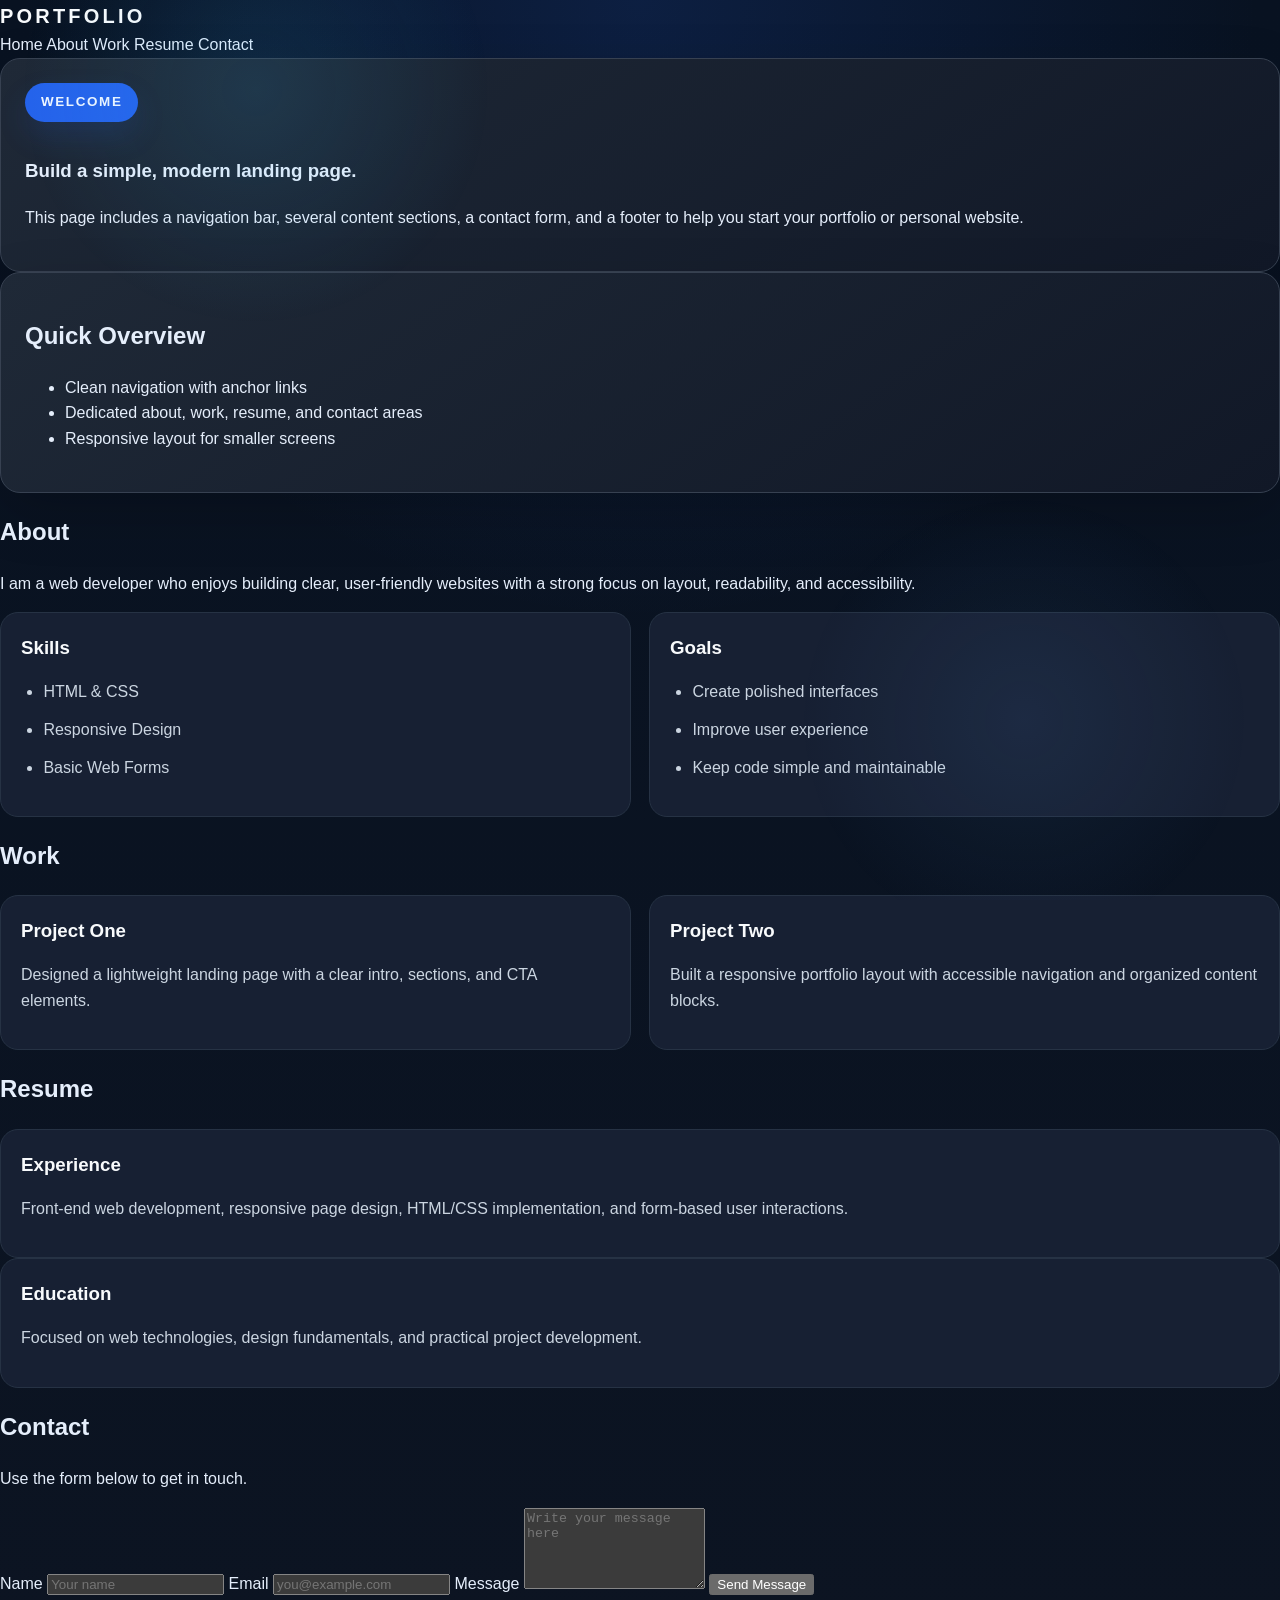
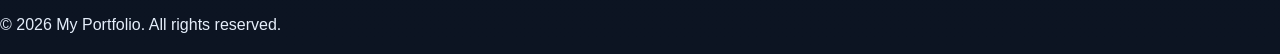
==== index.html @ eaf122a8 "removing inline styling" ====
<!DOCTYPE html>
<html lang="en">
<head>
    <meta charset="UTF-8">
    <meta name="viewport" content="width=device-width, initial-scale=1.0">
    <title>kendi Portfolio</title>
    <link rel="stylesheet" href="styles.css">
</head>
<body>
    <header>
        <nav>
            <a class="brand" href="#home">Portfolio</a>
            <div class="nav-links">
                <a href="#home">Home</a>
                <a href="#about">About</a>
                <a href="#work">Work</a>
                <a href="#resume">Resume</a>
                <a href="#contact">Contact</a>
            </div>
        </nav>
    </header>

    <main>
        <section id="home" class="hero">
            <article class="hero-card">
                <span class="pill">Welcome</span>
                <h1>Build a simple, modern landing page.</h1>
                <p>This page includes a navigation bar, several content sections, a contact form, and a footer to help you start your portfolio or personal website.</p>
            </article>
            <article class="hero-card">
                <h2>Quick Overview</h2>
                <ul>
                    <li>Clean navigation with anchor links</li>
                    <li>Dedicated about, work, resume, and contact areas</li>
                    <li>Responsive layout for smaller screens</li>
                </ul>
            </article>
        </section>

        <section id="about">
            <h2>About</h2>
            <p>I am a web developer who enjoys building clear, user-friendly websites with a strong focus on layout, readability, and accessibility.</p>
            <div class="grid-2">
                <article class="card">
                    <h3>Skills</h3>
                    <ul>
                        <li>HTML & CSS</li>
                        <li>Responsive Design</li>
                        <li>Basic Web Forms</li>
                    </ul>
                </article>
                <article class="card">
                    <h3>Goals</h3>
                    <ul>
                        <li>Create polished interfaces</li>
                        <li>Improve user experience</li>
                        <li>Keep code simple and maintainable</li>
                    </ul>
                </article>
            </div>
        </section>

        <section id="work">
            <h2>Work</h2>
            <div class="grid-2">
                <article class="card">
                    <h3>Project One</h3>
                    <p>Designed a lightweight landing page with a clear intro, sections, and CTA elements.</p>
                </article>
                <article class="card">
                    <h3>Project Two</h3>
                    <p>Built a responsive portfolio layout with accessible navigation and organized content blocks.</p>
                </article>
            </div>
        </section>

        <section id="resume">
            <h2>Resume</h2>
            <article class="card">
                <h3>Experience</h3>
                <p>Front-end web development, responsive page design, HTML/CSS implementation, and form-based user interactions.</p>
            </article>
            <article class="card">
                <h3>Education</h3>
                <p>Focused on web technologies, design fundamentals, and practical project development.</p>
            </article>
        </section>

        <section id="contact">
            <h2>Contact</h2>
            <p>Use the form below to get in touch.</p>
            <form>
                <label for="name">Name</label>
                <input type="text" id="name" name="name" placeholder="Your name">

                <label for="email">Email</label>
                <input type="email" id="email" name="email" placeholder="you@example.com">

                <label for="message">Message</label>
                <textarea id="message" name="message" rows="5" placeholder="Write your message here"></textarea>

                <button type="submit">Send Message</button>
            </form>
        </section>
    </main>

    <footer>
        <p>© 2026 My Portfolio. All rights reserved.</p>
    </footer>
</body>
</html>
---- styles.css ----
﻿:root {
    color-scheme: dark;
    --bg: #0c1422;
    --surface: #111827;
    --surface-strong: #172033;
    --border: #27314a;
    --text: #e5eefb;
    --muted: #cbd5e1;
    --accent: #2563eb;
    --accent-soft: rgba(37, 99, 235, 0.16);
    --shadow: rgba(0, 0, 0, 0.25);
    font-family: 'Roboto', sans-serif;
    font-size: 16px;
    line-height: 1.6;
}

* {
    box-sizing: border-box;
}

html {
    scroll-behavior: smooth;
}

body {
    margin: 0;
    min-height: 100vh;
    background: radial-gradient(circle at top, rgba(37, 99, 235, 0.16), transparent 35%),
                linear-gradient(180deg, #081221 0%, #0c1422 100%);
    color: var(--text);
    font-family: var(--font-family);
}

body::before {
    content: '';
    position: fixed;
    inset: 0;
    background: radial-gradient(circle at 20% 10%, rgba(56, 189, 248, 0.12), transparent 18%),
                radial-gradient(circle at 80% 80%, rgba(96, 165, 250, 0.08), transparent 18%);
    pointer-events: none;
}

a {
    color: inherit;
    text-decoration: none;
}

.site-header {
    background: linear-gradient(135deg, #111827, #161f36);
    position: sticky;
    top: 0;
    z-index: 50;
    box-shadow: 0 10px 40px rgba(0, 0, 0, 0.25);
}

.main-nav {
    max-width: 1100px;
    margin: 0 auto;
    padding: 18px 22px;
    display: flex;
    justify-content: space-between;
    align-items: center;
    gap: 1rem;
}

.brand {
    font-size: 1.25rem;
    font-weight: 700;
    letter-spacing: 0.16em;
    text-transform: uppercase;
    color: #f8fafc;
}

.inline-nav {
    display: inline-flex;
    gap: 0.85rem;
    flex-wrap: wrap;
}

.nav-link {
    display: inline-block;
    padding: 0.72rem 1rem;
    color: var(--text);
    background: rgba(37, 99, 235, 0.08);
    border: 1px solid rgba(37, 99, 235, 0.22);
    border-radius: 999px;
    transition: transform 0.2s ease, background-color 0.2s ease, box-shadow 0.2s ease;
}

.nav-link:hover,
.nav-link:focus-visible {
    background: var(--accent);
    color: #ffffff;
    box-shadow: 0 16px 35px rgba(37, 99, 235, 0.2);
    transform: translateY(-1px);
}

.page-content {
    max-width: 1100px;
    margin: 0 auto;
    padding: 28px 22px 52px;
}

.content-section {
    background: rgba(17, 24, 39, 0.98);
    border: 1px solid var(--border);
    border-radius: 22px;
    padding: 26px;
    margin-bottom: 24px;
    box-shadow: 0 20px 45px rgba(0, 0, 0, 0.16);
}

.section-title {
    margin-top: 0;
    margin-bottom: 1rem;
    color: #f8fafc;
    font-size: clamp(1.8rem, 2.4vw, 2.6rem);
}

.section-copy {
    color: var(--muted);
    max-width: 64ch;
    line-height: 1.75;
}

.hero-section {
    display: grid;
    gap: 20px;
    align-items: center;
    grid-template-columns: 1.3fr 0.7fr;
}

.hero-card {
    background: linear-gradient(145deg, #1f2937, #111827);
    border: 1px solid #374151;
    border-radius: 20px;
    padding: 24px;
    box-shadow: 0 20px 55px rgba(0, 0, 0, 0.18);
}

.hero-title {
    font-size: clamp(2.2rem, 4vw, 3.4rem);
    line-height: 1.05;
    margin-bottom: 1rem;
}

.pill {
    display: inline-flex;
    align-items: center;
    justify-content: center;
    background: var(--accent);
    color: #eff6ff;
    border-radius: 999px;
    padding: 0.55rem 1rem;
    font-size: 0.84rem;
    font-weight: 700;
    letter-spacing: 0.12em;
    text-transform: uppercase;
    margin-bottom: 1rem;
    box-shadow: 0 14px 30px rgba(37, 99, 235, 0.15);
}

.feature-list,
.card ul {
    padding-left: 1.4rem;
    color: #dbeafe;
}

.feature-list li,
.card ul li {
    margin-bottom: 0.75rem;
}

.grid-2 {
    display: grid;
    grid-template-columns: repeat(2, minmax(0, 1fr));
    gap: 18px;
}

.card {
    background: var(--surface-strong);
    border: 1px solid #263244;
    border-radius: 18px;
    padding: 20px;
}

.card h3 {
    margin-top: 0;
    margin-bottom: 0.85rem;
    color: #f8fafc;
}

.card p,
.card ul,
.card li,
.form-label,
.section-copy {
    color: var(--muted);
}

.contact-form {
    display: grid;
    gap: 16px;
    margin-top: 18px;
}

.form-group {
    display: grid;
    gap: 10px;
}

.form-label {
    font-weight: 600;
    color: #dbeafe;
}

.form-input,
.form-textarea {
    width: 100%;
    padding: 14px 16px;
    border-radius: 14px;
    border: 1px solid #334155;
    background: #0b1220;
    color: #eff6ff;
    font: inherit;
    outline: none;
    transition: border-color 0.2s ease, box-shadow 0.2s ease;
}

.form-input:focus,
.form-textarea:focus {
    border-color: #60a5fa;
    box-shadow: 0 0 0 4px rgba(37, 99, 235, 0.12);
}

.form-textarea {
    min-height: 11rem;
    resize: vertical;
}

.button {
    width: fit-content;
    padding: 12px 20px;
    border: none;
    border-radius: 14px;
    background: var(--accent);
    color: #ffffff;
    font-weight: 700;
    cursor: pointer;
    transition: transform 0.2s ease, box-shadow 0.2s ease;
}

.button:hover,
.button:focus-visible {
    transform: translateY(-1px);
    box-shadow: 0 18px 30px rgba(37, 99, 235, 0.22);
}

.site-footer {
    text-align: center;
    padding: 22px 22px 30px;
    color: var(--muted);
    background: #020617;
}

.footer-copy {
    margin: 0;
    font-size: 0.95rem;
}

@media (max-width: 820px) {
    .main-nav {
        flex-direction: column;
        align-items: flex-start;
        gap: 14px;
    }
    .hero-section,
    .grid-2 {
        grid-template-columns: 1fr;
    }
}

@media (max-width: 560px) {
    .page-content {
        padding: 22px 18px 36px;
    }
    .nav-link {
        padding: 0.65rem 0.92rem;
    }
    .section-title {
        font-size: 2rem;
    }
}
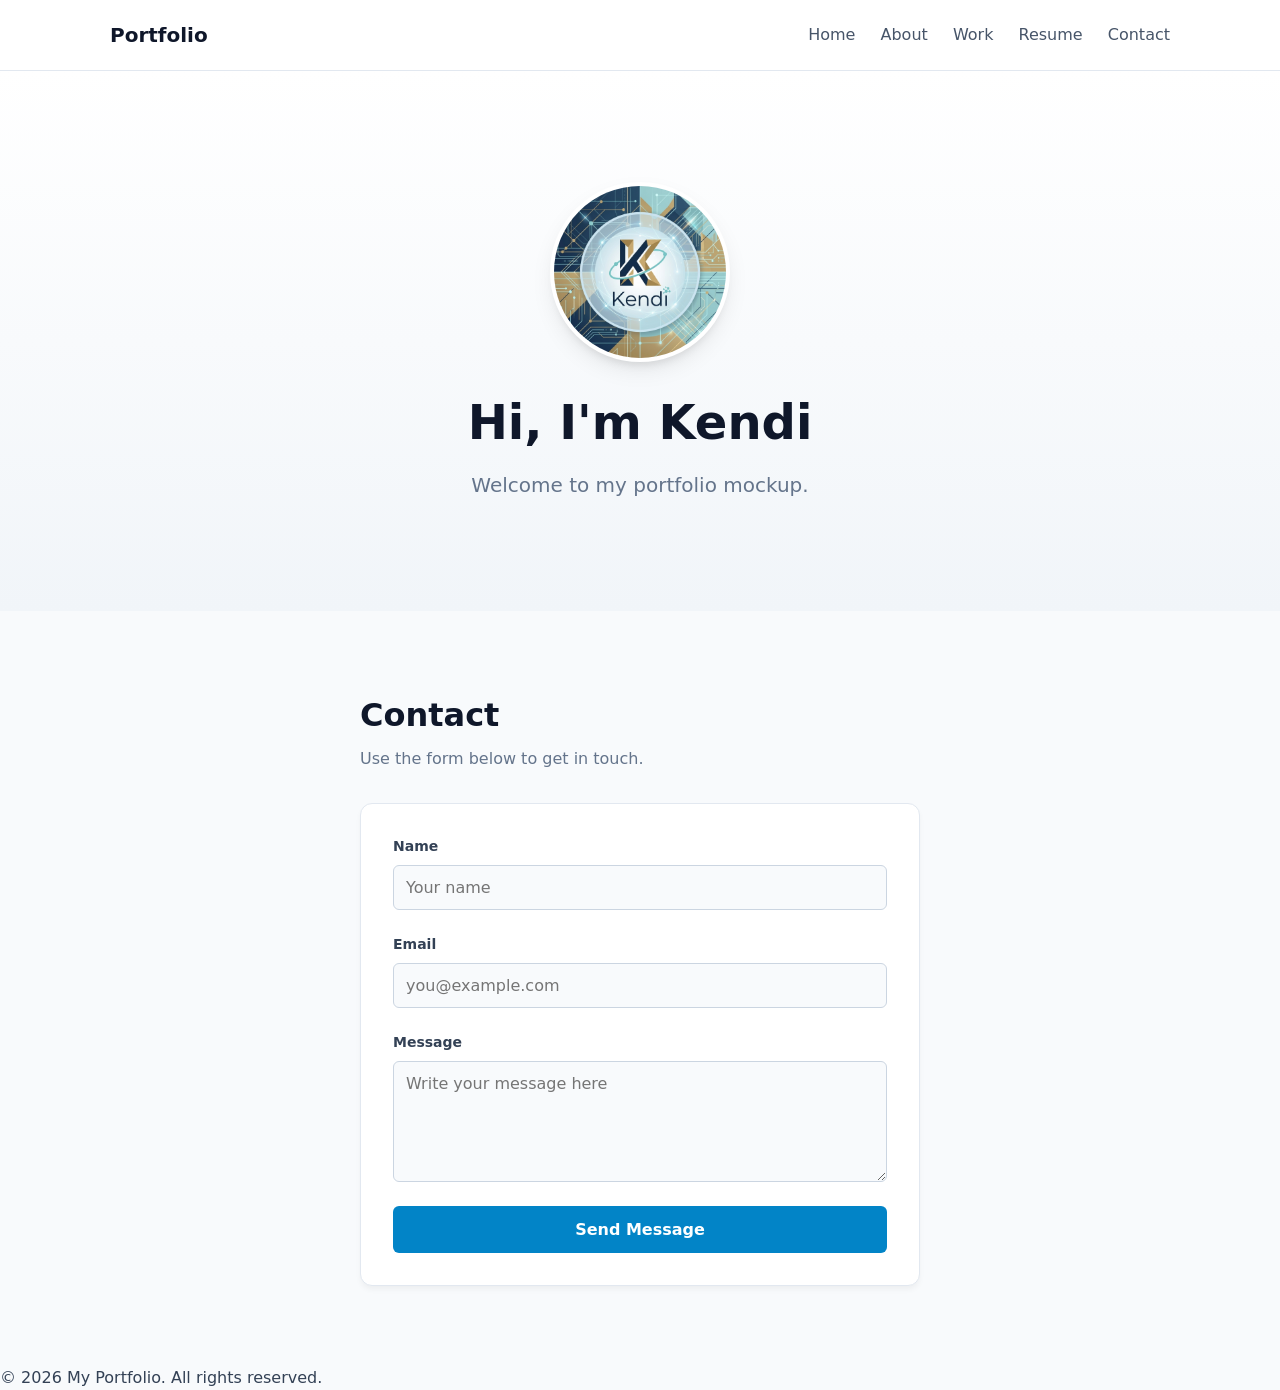
==== commit a35da4bf: "final commit" ====
--- a/index.html
+++ b/index.html
@@ -7,85 +7,30 @@
     <link rel="stylesheet" href="styles.css">
 </head>
 <body>
-    <header>
-        <nav>
-            <a class="brand" href="#home">Portfolio</a>
-            <div class="nav-links">
-                <a href="#home">Home</a>
-                <a href="#about">About</a>
-                <a href="#work">Work</a>
-                <a href="#resume">Resume</a>
-                <a href="#contact">Contact</a>
-            </div>
-        </nav>
-    </header>
+ <header>
+    <nav>
+     <a class="brand" href="#home">Portfolio</a>
+      <div class="nav-links">
+         <a href="#home">Home</a>
+         <a href="#about">About</a>
+         <a href="#work">Work</a>
+         <a href="#resume">Resume</a>
+         <a href="#contact">Contact</a>
+     </div>
+    </nav>
+ </header> 
 
-    <main>
-        <section id="home" class="hero">
-            <article class="hero-card">
-                <span class="pill">Welcome</span>
-                <h1>Build a simple, modern landing page.</h1>
-                <p>This page includes a navigation bar, several content sections, a contact form, and a footer to help you start your portfolio or personal website.</p>
-            </article>
-            <article class="hero-card">
-                <h2>Quick Overview</h2>
-                <ul>
-                    <li>Clean navigation with anchor links</li>
-                    <li>Dedicated about, work, resume, and contact areas</li>
-                    <li>Responsive layout for smaller screens</li>
-                </ul>
-            </article>
-        </section>
+    <!-- INSERTED MY PORTFOLIO PFP -->
+    <section id="home" class="hero-section">
+        <div class="profile-container">
+            <img src="portfolio.png" alt="Profile Picture" class="profile-pic">   
+        </div>
+        <h1>Hi, I'm Kendi</h1>
+        <p>Welcome to my portfolio mockup.</p>
+    </section>
 
-        <section id="about">
-            <h2>About</h2>
-            <p>I am a web developer who enjoys building clear, user-friendly websites with a strong focus on layout, readability, and accessibility.</p>
-            <div class="grid-2">
-                <article class="card">
-                    <h3>Skills</h3>
-                    <ul>
-                        <li>HTML & CSS</li>
-                        <li>Responsive Design</li>
-                        <li>Basic Web Forms</li>
-                    </ul>
-                </article>
-                <article class="card">
-                    <h3>Goals</h3>
-                    <ul>
-                        <li>Create polished interfaces</li>
-                        <li>Improve user experience</li>
-                        <li>Keep code simple and maintainable</li>
-                    </ul>
-                </article>
-            </div>
-        </section>
-
-        <section id="work">
-            <h2>Work</h2>
-            <div class="grid-2">
-                <article class="card">
-                    <h3>Project One</h3>
-                    <p>Designed a lightweight landing page with a clear intro, sections, and CTA elements.</p>
-                </article>
-                <article class="card">
-                    <h3>Project Two</h3>
-                    <p>Built a responsive portfolio layout with accessible navigation and organized content blocks.</p>
-                </article>
-            </div>
-        </section>
-
-        <section id="resume">
-            <h2>Resume</h2>
-            <article class="card">
-                <h3>Experience</h3>
-                <p>Front-end web development, responsive page design, HTML/CSS implementation, and form-based user interactions.</p>
-            </article>
-            <article class="card">
-                <h3>Education</h3>
-                <p>Focused on web technologies, design fundamentals, and practical project development.</p>
-            </article>
-        </section>
-
+ <!-- CONTACT SECTION -->
+  
         <section id="contact">
             <h2>Contact</h2>
             <p>Use the form below to get in touch.</p>
@@ -102,7 +47,6 @@
                 <button type="submit">Send Message</button>
             </form>
         </section>
-    </main>
 
     <footer>
         <p>© 2026 My Portfolio. All rights reserved.</p>
--- a/styles.css
+++ b/styles.css
@@ -1,293 +1,164 @@
-﻿:root {
-    color-scheme: dark;
-    --bg: #0c1422;
-    --surface: #111827;
-    --surface-strong: #172033;
-    --border: #27314a;
-    --text: #e5eefb;
-    --muted: #cbd5e1;
-    --accent: #2563eb;
-    --accent-soft: rgba(37, 99, 235, 0.16);
-    --shadow: rgba(0, 0, 0, 0.25);
-    font-family: 'Roboto', sans-serif;
-    font-size: 16px;
-    line-height: 1.6;
-}
-
+﻿/* Global Reset */
 * {
     box-sizing: border-box;
-}
-
-html {
-    scroll-behavior: smooth;
+    margin: 0;
+    padding: 0;
+    font-family: system-ui, -apple-system, BlinkMacSystemFont, 'Segoe UI', Roboto, sans-serif;
 }
 
 body {
-    margin: 0;
-    min-height: 100vh;
-    background: radial-gradient(circle at top, rgba(37, 99, 235, 0.16), transparent 35%),
-                linear-gradient(180deg, #081221 0%, #0c1422 100%);
-    color: var(--text);
-    font-family: var(--font-family);
+    background-color: #f8fafc;
+    color: #334155;
+    line-height: 1.5;
 }
 
-body::before {
-    content: '';
-    position: fixed;
-    inset: 0;
-    background: radial-gradient(circle at 20% 10%, rgba(56, 189, 248, 0.12), transparent 18%),
-                radial-gradient(circle at 80% 80%, rgba(96, 165, 250, 0.08), transparent 18%);
-    pointer-events: none;
+/* Header & Navigation */
+header {
+    background: #ffffff;
+    border-bottom: 1px solid #e2e8f0;
+    position: sticky;
+    top: 0;
+    z-index: 100;
 }
 
-a {
-    color: inherit;
-    text-decoration: none;
-}
-
-.site-header {
-    background: linear-gradient(135deg, #111827, #161f36);
-    position: sticky;
-    top: 0;
-    z-index: 50;
-    box-shadow: 0 10px 40px rgba(0, 0, 0, 0.25);
-}
-
-.main-nav {
-    max-width: 1100px;
-    margin: 0 auto;
-    padding: 18px 22px;
+nav {
     display: flex;
     justify-content: space-between;
     align-items: center;
-    gap: 1rem;
+    max-width: 1100px;
+    margin: 0 auto;
+    padding: 20px;
 }
 
 .brand {
     font-size: 1.25rem;
     font-weight: 700;
-    letter-spacing: 0.16em;
-    text-transform: uppercase;
-    color: #f8fafc;
+    color: #0f172a;
+    text-decoration: none;
 }
 
-.inline-nav {
-    display: inline-flex;
-    gap: 0.85rem;
-    flex-wrap: wrap;
+.nav-links a {
+    color: #475569;
+    text-decoration: none;
+    margin-left: 20px;
+    font-weight: 500;
+    transition: color 0.2s ease;
 }
 
-.nav-link {
-    display: inline-block;
-    padding: 0.72rem 1rem;
-    color: var(--text);
-    background: rgba(37, 99, 235, 0.08);
-    border: 1px solid rgba(37, 99, 235, 0.22);
-    border-radius: 999px;
-    transition: transform 0.2s ease, background-color 0.2s ease, box-shadow 0.2s ease;
+.nav-links a:hover {
+    color: #0284c7;
 }
 
-.nav-link:hover,
-.nav-link:focus-visible {
-    background: var(--accent);
-    color: #ffffff;
-    box-shadow: 0 16px 35px rgba(37, 99, 235, 0.2);
-    transform: translateY(-1px);
+/* Hero Section */
+.hero-section {
+    display: flex;
+    flex-direction: column;
+    align-items: center;
+    justify-content: center;
+    text-align: center;
+    padding: 100px 20px;
+    background: linear-gradient(180deg, #ffffff 0%, #f1f5f9 100%);
+    min-height: 60vh;
 }
 
-.page-content {
-    max-width: 1100px;
-    margin: 0 auto;
-    padding: 28px 22px 52px;
+.profile-container {
+    width: 180px;
+    height: 180px;
+    margin-bottom: 24px;
+    border-radius: 50%;
+    box-shadow: 0 10px 25px -5px rgba(0, 0, 0, 0.1), 0 8px 10px -6px rgba(0, 0, 0, 0.1);
+    overflow: hidden;
+    background-color: #ffffff;
+    border: 4px solid #ffffff;
+    transition: transform 0.3s ease;
 }
 
-.content-section {
-    background: rgba(17, 24, 39, 0.98);
-    border: 1px solid var(--border);
-    border-radius: 22px;
-    padding: 26px;
-    margin-bottom: 24px;
-    box-shadow: 0 20px 45px rgba(0, 0, 0, 0.16);
+.profile-container:hover {
+    transform: scale(1.05);
 }
 
-.section-title {
-    margin-top: 0;
-    margin-bottom: 1rem;
-    color: #f8fafc;
-    font-size: clamp(1.8rem, 2.4vw, 2.6rem);
+.profile-pic {
+    width: 100%;
+    height: 100%;
+    object-fit: cover;
 }
 
-.section-copy {
-    color: var(--muted);
-    max-width: 64ch;
-    line-height: 1.75;
+.hero-section h1 {
+    font-size: 3rem;
+    color: #0f172a;
+    margin-bottom: 12px;
+    font-weight: 800;
 }
 
-.hero-section {
-    display: grid;
-    gap: 20px;
-    align-items: center;
-    grid-template-columns: 1.3fr 0.7fr;
+.hero-section p {
+    font-size: 1.25rem;
+    color: #64748b;
+    max-width: 600px;
 }
 
-.hero-card {
-    background: linear-gradient(145deg, #1f2937, #111827);
-    border: 1px solid #374151;
-    border-radius: 20px;
-    padding: 24px;
-    box-shadow: 0 20px 55px rgba(0, 0, 0, 0.18);
+/* Contact Section */
+#contact {
+    max-width: 600px;
+    margin: 80px auto;
+    padding: 0 20px;
 }
 
-.hero-title {
-    font-size: clamp(2.2rem, 4vw, 3.4rem);
-    line-height: 1.05;
-    margin-bottom: 1rem;
+#contact h2 {
+    font-size: 2rem;
+    color: #0f172a;
+    margin-bottom: 8px;
 }
 
-.pill {
-    display: inline-flex;
-    align-items: center;
-    justify-content: center;
-    background: var(--accent);
-    color: #eff6ff;
-    border-radius: 999px;
-    padding: 0.55rem 1rem;
-    font-size: 0.84rem;
-    font-weight: 700;
-    letter-spacing: 0.12em;
-    text-transform: uppercase;
-    margin-bottom: 1rem;
-    box-shadow: 0 14px 30px rgba(37, 99, 235, 0.15);
+#contact p {
+    color: #64748b;
+    margin-bottom: 32px;
 }
 
-.feature-list,
-.card ul {
-    padding-left: 1.4rem;
-    color: #dbeafe;
+form {
+    display: flex;
+    flex-direction: column;
+    background: #ffffff;
+    padding: 32px;
+    border-radius: 12px;
+    border: 1px solid #e2e8f0;
+    box-shadow: 0 4px 6px -1px rgba(0, 0, 0, 0.05);
 }
 
-.feature-list li,
-.card ul li {
-    margin-bottom: 0.75rem;
+label {
+    font-weight: 600;
+    margin-bottom: 8px;
+    color: #334155;
+    font-size: 0.875rem;
 }
 
-.grid-2 {
-    display: grid;
-    grid-template-columns: repeat(2, minmax(0, 1fr));
-    gap: 18px;
+input, textarea {
+    padding: 12px;
+    margin-bottom: 24px;
+    border: 1px solid #cbd5e1;
+    border-radius: 6px;
+    font-size: 1rem;
+    background-color: #f8fafc;
+    transition: border-color 0.2s, background-color 0.2s;
 }
 
-.card {
-    background: var(--surface-strong);
-    border: 1px solid #263244;
-    border-radius: 18px;
-    padding: 20px;
+input:focus, textarea:focus {
+    outline: none;
+    border-color: #0284c7;
+    background-color: #ffffff;
 }
 
-.card h3 {
-    margin-top: 0;
-    margin-bottom: 0.85rem;
-    color: #f8fafc;
+button {
+    background-color: #0284c7;
+    color: #ffffff;
+    padding: 14px;
+    border: none;
+    border-radius: 6px;
+    font-size: 1rem;
+    font-weight: 600;
+    cursor: pointer;
+    transition: background-color 0.2s;
 }
 
-.card p,
-.card ul,
-.card li,
-.form-label,
-.section-copy {
-    color: var(--muted);
+button:hover {
+    background-color: #0369a1;
 }
-
-.contact-form {
-    display: grid;
-    gap: 16px;
-    margin-top: 18px;
-}
-
-.form-group {
-    display: grid;
-    gap: 10px;
-}
-
-.form-label {
-    font-weight: 600;
-    color: #dbeafe;
-}
-
-.form-input,
-.form-textarea {
-    width: 100%;
-    padding: 14px 16px;
-    border-radius: 14px;
-    border: 1px solid #334155;
-    background: #0b1220;
-    color: #eff6ff;
-    font: inherit;
-    outline: none;
-    transition: border-color 0.2s ease, box-shadow 0.2s ease;
-}
-
-.form-input:focus,
-.form-textarea:focus {
-    border-color: #60a5fa;
-    box-shadow: 0 0 0 4px rgba(37, 99, 235, 0.12);
-}
-
-.form-textarea {
-    min-height: 11rem;
-    resize: vertical;
-}
-
-.button {
-    width: fit-content;
-    padding: 12px 20px;
-    border: none;
-    border-radius: 14px;
-    background: var(--accent);
-    color: #ffffff;
-    font-weight: 700;
-    cursor: pointer;
-    transition: transform 0.2s ease, box-shadow 0.2s ease;
-}
-
-.button:hover,
-.button:focus-visible {
-    transform: translateY(-1px);
-    box-shadow: 0 18px 30px rgba(37, 99, 235, 0.22);
-}
-
-.site-footer {
-    text-align: center;
-    padding: 22px 22px 30px;
-    color: var(--muted);
-    background: #020617;
-}
-
-.footer-copy {
-    margin: 0;
-    font-size: 0.95rem;
-}
-
-@media (max-width: 820px) {
-    .main-nav {
-        flex-direction: column;
-        align-items: flex-start;
-        gap: 14px;
-    }
-    .hero-section,
-    .grid-2 {
-        grid-template-columns: 1fr;
-    }
-}
-
-@media (max-width: 560px) {
-    .page-content {
-        padding: 22px 18px 36px;
-    }
-    .nav-link {
-        padding: 0.65rem 0.92rem;
-    }
-    .section-title {
-        font-size: 2rem;
-    }
-}
